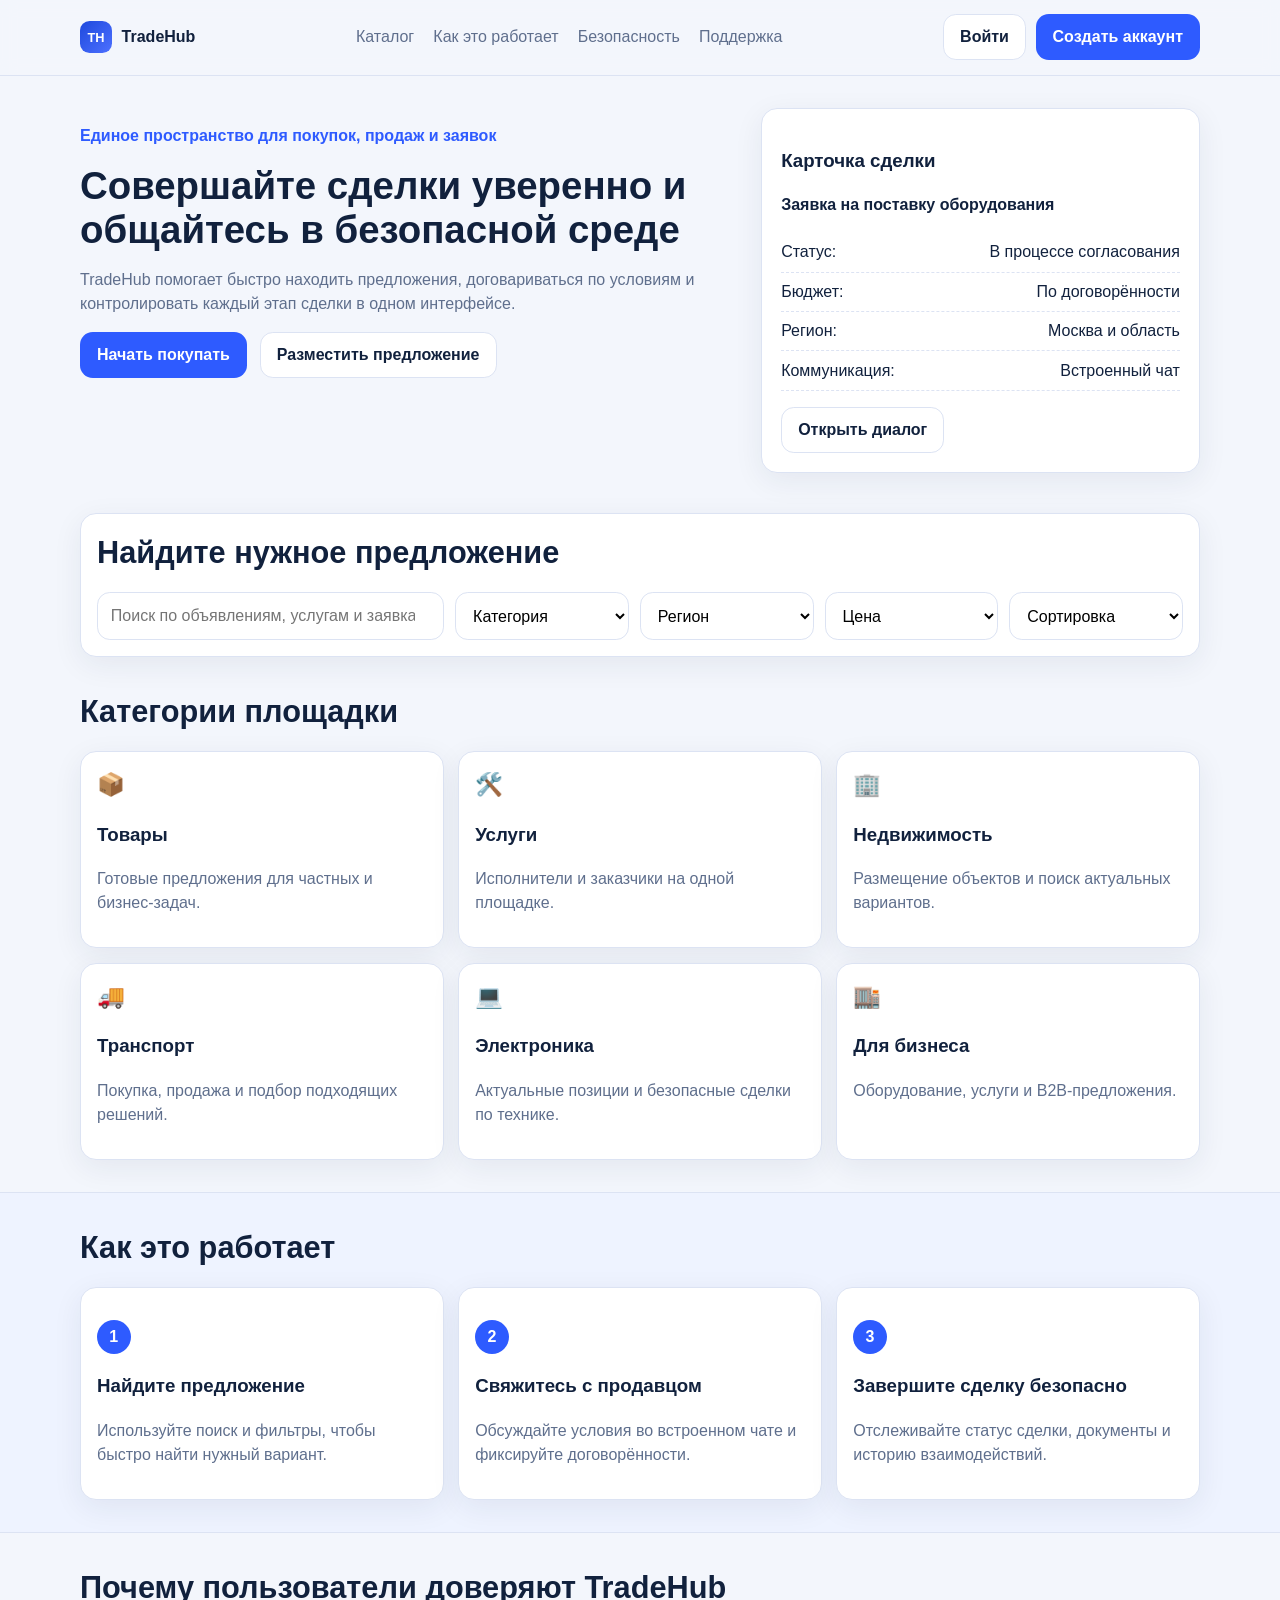
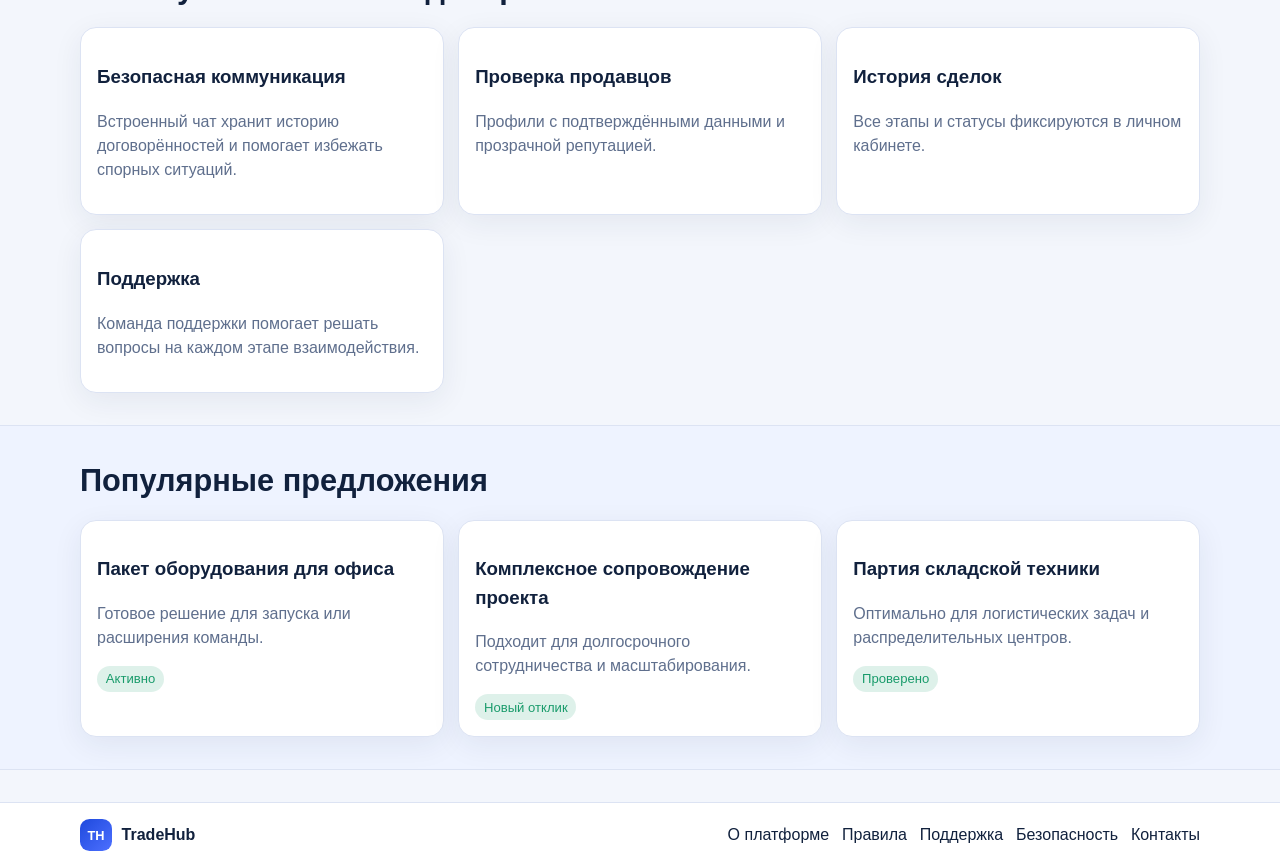
==== index.html @ 5559f47c "Create marketplace landing and logged-in dashboard UI" ====
<!doctype html>
<html lang="ru">
  <head>
    <meta charset="UTF-8" />
    <meta name="viewport" content="width=device-width, initial-scale=1.0" />
    <title>TradeHub — Безопасная торговая площадка</title>
    <link rel="stylesheet" href="styles.css" />
  </head>
  <body>
    <header class="site-header">
      <div class="container header-inner">
        <a class="logo" href="index.html" aria-label="TradeHub">
          <span class="logo-mark">TH</span>
          <span>TradeHub</span>
        </a>
        <nav class="main-nav" aria-label="Основная навигация">
          <a href="#catalog">Каталог</a>
          <a href="#how-it-works">Как это работает</a>
          <a href="#safety">Безопасность</a>
          <a href="#support">Поддержка</a>
        </nav>
        <div class="header-actions">
          <a class="btn btn-ghost" href="dashboard.html">Войти</a>
          <a class="btn btn-primary" href="dashboard.html">Создать аккаунт</a>
        </div>
      </div>
    </header>

    <main>
      <section class="hero container">
        <div class="hero-content">
          <p class="eyebrow">Единое пространство для покупок, продаж и заявок</p>
          <h1>Совершайте сделки уверенно и общайтесь в безопасной среде</h1>
          <p class="hero-subtitle">
            TradeHub помогает быстро находить предложения, договариваться по условиям и
            контролировать каждый этап сделки в одном интерфейсе.
          </p>
          <div class="hero-cta">
            <a class="btn btn-primary" href="dashboard.html">Начать покупать</a>
            <a class="btn btn-secondary" href="dashboard.html">Разместить предложение</a>
          </div>
        </div>
        <aside class="hero-card" aria-label="Превью сделки">
          <h3>Карточка сделки</h3>
          <p class="hero-card-title">Заявка на поставку оборудования</p>
          <ul>
            <li><span>Статус:</span> В процессе согласования</li>
            <li><span>Бюджет:</span> По договорённости</li>
            <li><span>Регион:</span> Москва и область</li>
            <li><span>Коммуникация:</span> Встроенный чат</li>
          </ul>
          <button class="btn btn-secondary" type="button">Открыть диалог</button>
        </aside>
      </section>

      <section class="search-section" id="catalog">
        <div class="container search-panel">
          <h2>Найдите нужное предложение</h2>
          <div class="search-grid">
            <label>
              <span class="visually-hidden">Поиск</span>
              <input type="search" placeholder="Поиск по объявлениям, услугам и заявкам" />
            </label>
            <select>
              <option>Категория</option>
              <option>Товары</option>
              <option>Услуги</option>
              <option>Для бизнеса</option>
            </select>
            <select>
              <option>Регион</option>
              <option>Москва</option>
              <option>Санкт-Петербург</option>
              <option>Другой регион</option>
            </select>
            <select>
              <option>Цена</option>
              <option>До 100 000 ₽</option>
              <option>100 000–500 000 ₽</option>
              <option>От 500 000 ₽</option>
            </select>
            <select>
              <option>Сортировка</option>
              <option>Сначала новые</option>
              <option>По цене</option>
              <option>По популярности</option>
            </select>
          </div>
        </div>
      </section>

      <section class="container section" id="categories">
        <h2>Категории площадки</h2>
        <div class="cards-grid categories-grid">
          <article class="card category-card"><span>📦</span><h3>Товары</h3><p>Готовые предложения для частных и бизнес-задач.</p></article>
          <article class="card category-card"><span>🛠️</span><h3>Услуги</h3><p>Исполнители и заказчики на одной площадке.</p></article>
          <article class="card category-card"><span>🏢</span><h3>Недвижимость</h3><p>Размещение объектов и поиск актуальных вариантов.</p></article>
          <article class="card category-card"><span>🚚</span><h3>Транспорт</h3><p>Покупка, продажа и подбор подходящих решений.</p></article>
          <article class="card category-card"><span>💻</span><h3>Электроника</h3><p>Актуальные позиции и безопасные сделки по технике.</p></article>
          <article class="card category-card"><span>🏬</span><h3>Для бизнеса</h3><p>Оборудование, услуги и B2B-предложения.</p></article>
        </div>
      </section>

      <section class="section section-alt" id="how-it-works">
        <div class="container">
          <h2>Как это работает</h2>
          <div class="cards-grid">
            <article class="card step-card"><p class="step-number">1</p><h3>Найдите предложение</h3><p>Используйте поиск и фильтры, чтобы быстро найти нужный вариант.</p></article>
            <article class="card step-card"><p class="step-number">2</p><h3>Свяжитесь с продавцом</h3><p>Обсуждайте условия во встроенном чате и фиксируйте договорённости.</p></article>
            <article class="card step-card"><p class="step-number">3</p><h3>Завершите сделку безопасно</h3><p>Отслеживайте статус сделки, документы и историю взаимодействий.</p></article>
          </div>
        </div>
      </section>

      <section class="container section" id="safety">
        <h2>Почему пользователи доверяют TradeHub</h2>
        <div class="cards-grid">
          <article class="card"><h3>Безопасная коммуникация</h3><p>Встроенный чат хранит историю договорённостей и помогает избежать спорных ситуаций.</p></article>
          <article class="card"><h3>Проверка продавцов</h3><p>Профили с подтверждёнными данными и прозрачной репутацией.</p></article>
          <article class="card"><h3>История сделок</h3><p>Все этапы и статусы фиксируются в личном кабинете.</p></article>
          <article class="card"><h3>Поддержка</h3><p>Команда поддержки помогает решать вопросы на каждом этапе взаимодействия.</p></article>
        </div>
      </section>

      <section class="section section-alt">
        <div class="container">
          <h2>Популярные предложения</h2>
          <div class="cards-grid offers-grid">
            <article class="card offer-card"><h3>Пакет оборудования для офиса</h3><p>Готовое решение для запуска или расширения команды.</p><span class="status">Активно</span></article>
            <article class="card offer-card"><h3>Комплексное сопровождение проекта</h3><p>Подходит для долгосрочного сотрудничества и масштабирования.</p><span class="status">Новый отклик</span></article>
            <article class="card offer-card"><h3>Партия складской техники</h3><p>Оптимально для логистических задач и распределительных центров.</p><span class="status">Проверено</span></article>
          </div>
        </div>
      </section>
    </main>

    <footer class="site-footer" id="support">
      <div class="container footer-grid">
        <a class="logo" href="index.html"><span class="logo-mark">TH</span><span>TradeHub</span></a>
        <a href="#">О платформе</a>
        <a href="#">Правила</a>
        <a href="#">Поддержка</a>
        <a href="#">Безопасность</a>
        <a href="#">Контакты</a>
      </div>
    </footer>
  </body>
</html>
---- styles.css ----
:root {
  --bg: #f3f6fc;
  --surface: #ffffff;
  --surface-alt: #eef3ff;
  --text: #11213d;
  --muted: #5f6f8d;
  --primary: #2e5bff;
  --primary-hover: #1f4ce5;
  --border: #dce3f3;
  --success: #199b6b;
  --warning: #d68c00;
  --info: #2e5bff;
}

* {
  box-sizing: border-box;
}

body {
  margin: 0;
  font-family: Inter, -apple-system, BlinkMacSystemFont, "Segoe UI", Roboto, sans-serif;
  color: var(--text);
  background: var(--bg);
  line-height: 1.5;
}

a {
  color: inherit;
  text-decoration: none;
}

.container {
  width: min(1120px, calc(100% - 2rem));
  margin: 0 auto;
}

.site-header {
  position: sticky;
  top: 0;
  z-index: 10;
  background: rgba(243, 246, 252, 0.92);
  backdrop-filter: blur(8px);
  border-bottom: 1px solid var(--border);
}

.header-inner,
.logged-header-inner {
  display: flex;
  align-items: center;
  justify-content: space-between;
  gap: 1rem;
  padding: 0.9rem 0;
}

.main-nav {
  display: flex;
  gap: 1.2rem;
  flex-wrap: wrap;
}

.main-nav a {
  font-weight: 500;
  color: var(--muted);
}

.main-nav a:hover,
.main-nav a:focus-visible {
  color: var(--primary);
}

.logo {
  display: inline-flex;
  align-items: center;
  gap: 0.6rem;
  font-weight: 700;
}

.logo-mark {
  display: grid;
  place-items: center;
  width: 2rem;
  height: 2rem;
  border-radius: 0.6rem;
  color: #fff;
  background: linear-gradient(135deg, #1e49dd, #4d70ff);
  font-size: 0.8rem;
}

.header-actions {
  display: flex;
  align-items: center;
  gap: 0.6rem;
}

.btn,
.icon-btn,
.profile-btn,
input,
select {
  border-radius: 0.8rem;
  border: 1px solid transparent;
  font: inherit;
}

.btn {
  display: inline-flex;
  align-items: center;
  justify-content: center;
  padding: 0.62rem 1rem;
  cursor: pointer;
  transition: 0.2s ease;
  font-weight: 600;
}

.btn-primary {
  color: #fff;
  background: var(--primary);
}

.btn-primary:hover,
.btn-primary:focus-visible {
  background: var(--primary-hover);
}

.btn-secondary,
.btn-ghost {
  background: var(--surface);
  border-color: var(--border);
  color: var(--text);
}

.btn-secondary:hover,
.btn-secondary:focus-visible,
.btn-ghost:hover,
.btn-ghost:focus-visible {
  border-color: #b6c6f1;
  box-shadow: 0 4px 12px rgba(46, 91, 255, 0.12);
}

.hero {
  display: grid;
  grid-template-columns: 1.2fr 0.8fr;
  gap: 1.4rem;
  padding: 2rem 0;
}

.eyebrow {
  color: var(--primary);
  font-weight: 600;
}

h1 {
  font-size: clamp(1.8rem, 3vw, 2.8rem);
  line-height: 1.15;
  margin: 0.6rem 0;
}

h2 {
  margin: 0 0 1rem;
  font-size: clamp(1.4rem, 2.4vw, 2rem);
}

.hero-subtitle,
p {
  color: var(--muted);
}

.hero-cta {
  display: flex;
  flex-wrap: wrap;
  gap: 0.8rem;
  margin-top: 1rem;
}

.hero-card,
.card,
.panel,
.search-panel {
  background: var(--surface);
  border: 1px solid var(--border);
  border-radius: 1rem;
  box-shadow: 0 8px 30px rgba(23, 38, 77, 0.07);
}

.hero-card {
  padding: 1.2rem;
}

.hero-card-title {
  color: var(--text);
  font-weight: 600;
}

.hero-card ul {
  list-style: none;
  padding: 0;
  margin: 0 0 1rem;
}

.hero-card li {
  display: flex;
  justify-content: space-between;
  border-bottom: 1px dashed var(--border);
  padding: 0.45rem 0;
  gap: 1rem;
}

.search-section {
  padding: 0.5rem 0 0;
}

.search-panel {
  padding: 1rem;
}

.search-grid {
  display: grid;
  grid-template-columns: 2fr repeat(4, 1fr);
  gap: 0.7rem;
}

input,
select {
  width: 100%;
  border-color: var(--border);
  background: #fff;
  padding: 0.7rem 0.8rem;
}

input:focus-visible,
select:focus-visible,
.btn:focus-visible,
.icon-btn:focus-visible,
.profile-btn:focus-visible {
  outline: 2px solid #91a9ff;
  outline-offset: 1px;
}

.section {
  padding: 2rem 0;
}

.section-alt {
  background: var(--surface-alt);
  border-top: 1px solid var(--border);
  border-bottom: 1px solid var(--border);
}

.cards-grid {
  display: grid;
  grid-template-columns: repeat(3, minmax(0, 1fr));
  gap: 0.9rem;
}

.card {
  padding: 1rem;
}

.category-card span {
  font-size: 1.4rem;
}

.step-number {
  width: 2.1rem;
  height: 2.1rem;
  display: grid;
  place-items: center;
  border-radius: 999px;
  color: #fff;
  background: var(--primary);
  font-weight: 700;
}

.status,
.badge {
  display: inline-flex;
  align-items: center;
  border-radius: 999px;
  font-size: 0.82rem;
  padding: 0.2rem 0.55rem;
  width: fit-content;
}

.status,
.badge.active {
  background: rgba(25, 155, 107, 0.14);
  color: var(--success);
}

.badge.review {
  background: rgba(214, 140, 0, 0.14);
  color: var(--warning);
}

.badge.draft,
.badge.done {
  background: rgba(46, 91, 255, 0.14);
  color: var(--info);
}

.site-footer {
  margin-top: 2rem;
  padding: 1rem 0;
  border-top: 1px solid var(--border);
  background: var(--surface);
}

.footer-grid {
  display: grid;
  gap: 0.8rem;
  grid-template-columns: 1.4fr repeat(5, auto);
  align-items: center;
}

.logged-header .header-search {
  flex: 1;
}

.icon-btn,
.profile-btn {
  height: 2.5rem;
  min-width: 2.5rem;
  border: 1px solid var(--border);
  background: #fff;
  cursor: pointer;
}

.profile-btn {
  font-weight: 700;
}

.dashboard-main {
  padding: 1.4rem 0 2rem;
  display: grid;
  gap: 1rem;
}

.panel {
  padding: 1rem;
}

.panel-header {
  display: flex;
  align-items: center;
  justify-content: space-between;
  gap: 0.8rem;
}

.panel-header a {
  color: var(--primary);
  font-weight: 600;
}

.quick-grid,
.stats-grid,
.empty-grid {
  grid-template-columns: repeat(4, minmax(0, 1fr));
}

.empty-grid {
  grid-template-columns: repeat(3, minmax(0, 1fr));
}

.quick-card {
  font-weight: 600;
  border: 1px dashed #bfd0fa;
}

.offer-row,
.deal-row {
  display: flex;
  align-items: center;
  justify-content: space-between;
  gap: 0.9rem;
}

.visually-hidden {
  position: absolute;
  width: 1px;
  height: 1px;
  padding: 0;
  margin: -1px;
  overflow: hidden;
  clip: rect(0, 0, 0, 0);
  border: 0;
}

@media (max-width: 980px) {
  .hero,
  .search-grid,
  .cards-grid,
  .quick-grid,
  .stats-grid,
  .empty-grid,
  .footer-grid {
    grid-template-columns: 1fr 1fr;
  }

  .search-grid label,
  .search-grid label input {
    grid-column: 1 / -1;
  }

  .main-nav {
    display: none;
  }

  .logged-header-inner {
    flex-wrap: wrap;
  }

  .logged-header .header-search {
    order: 3;
    width: 100%;
    flex: 1 0 100%;
  }
}

@media (max-width: 640px) {
  .container {
    width: min(1120px, calc(100% - 1rem));
  }

  .header-inner,
  .logged-header-inner {
    flex-wrap: wrap;
  }

  .header-actions {
    width: 100%;
    justify-content: flex-start;
    flex-wrap: wrap;
  }

  .hero,
  .search-grid,
  .cards-grid,
  .quick-grid,
  .stats-grid,
  .empty-grid,
  .footer-grid {
    grid-template-columns: 1fr;
  }

  .btn {
    width: 100%;
  }

  .hero-cta .btn {
    width: auto;
    flex: 1;
  }
}
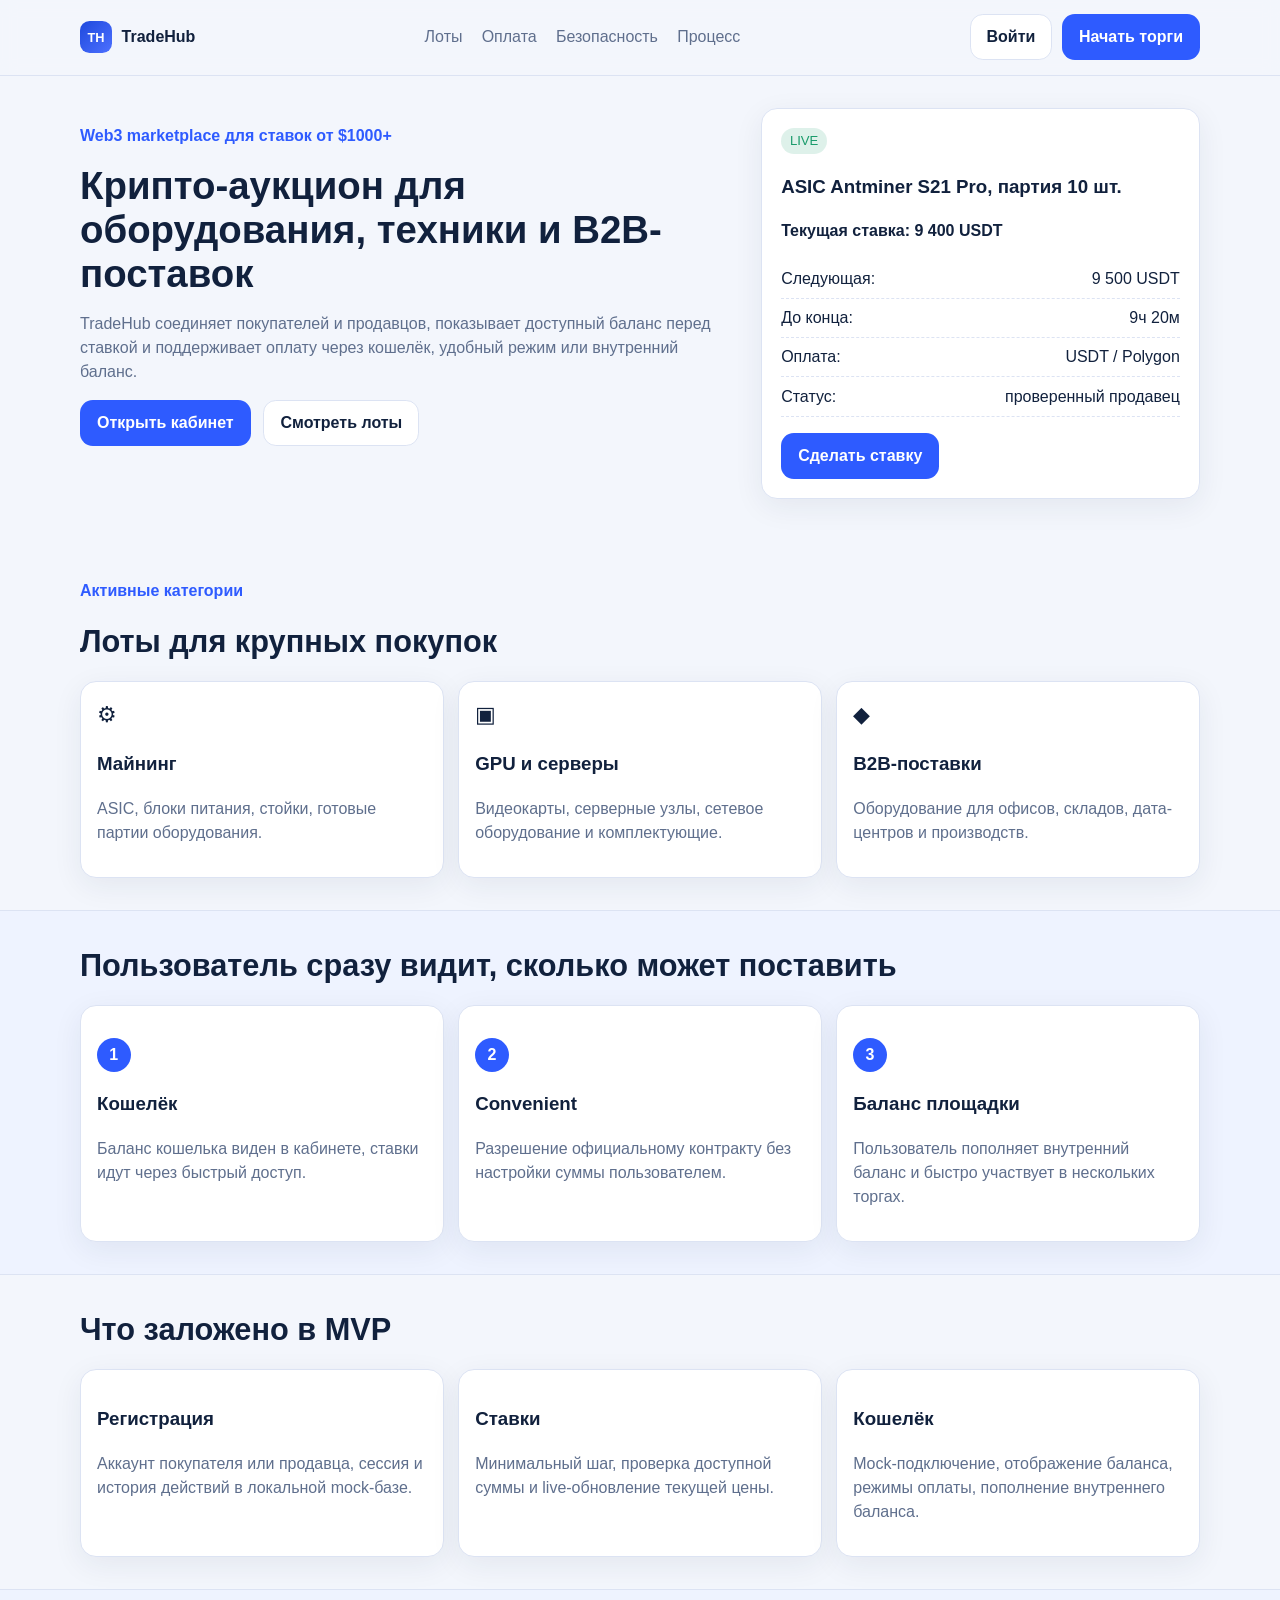
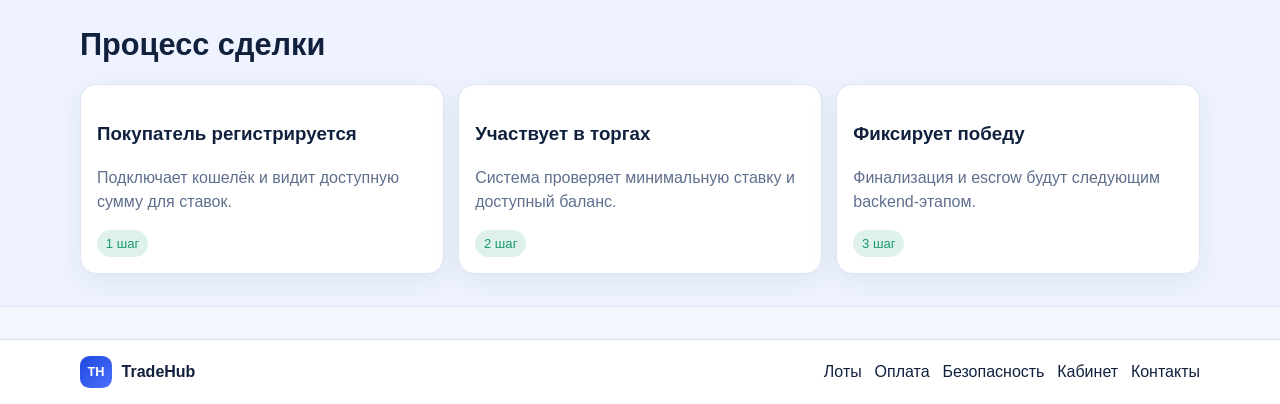
==== commit 77d54791: "Build crypto auction MVP" ====
--- a/index.html
+++ b/index.html
@@ -3,7 +3,7 @@
   <head>
     <meta charset="UTF-8" />
     <meta name="viewport" content="width=device-width, initial-scale=1.0" />
-    <title>TradeHub — Безопасная торговая площадка</title>
+    <title>TradeHub — крипто-аукцион для крупных сделок</title>
     <link rel="stylesheet" href="styles.css" />
   </head>
   <body>
@@ -14,121 +14,98 @@
           <span>TradeHub</span>
         </a>
         <nav class="main-nav" aria-label="Основная навигация">
-          <a href="#catalog">Каталог</a>
-          <a href="#how-it-works">Как это работает</a>
+          <a href="#lots">Лоты</a>
+          <a href="#payments">Оплата</a>
           <a href="#safety">Безопасность</a>
-          <a href="#support">Поддержка</a>
+          <a href="#workflow">Процесс</a>
         </nav>
         <div class="header-actions">
           <a class="btn btn-ghost" href="dashboard.html">Войти</a>
-          <a class="btn btn-primary" href="dashboard.html">Создать аккаунт</a>
+          <a class="btn btn-primary" href="dashboard.html">Начать торги</a>
         </div>
       </div>
     </header>
 
     <main>
-      <section class="hero container">
+      <section class="hero container landing-hero reveal">
         <div class="hero-content">
-          <p class="eyebrow">Единое пространство для покупок, продаж и заявок</p>
-          <h1>Совершайте сделки уверенно и общайтесь в безопасной среде</h1>
+          <p class="eyebrow">Web3 marketplace для ставок от $1000+</p>
+          <h1>Крипто-аукцион для оборудования, техники и B2B-поставок</h1>
           <p class="hero-subtitle">
-            TradeHub помогает быстро находить предложения, договариваться по условиям и
-            контролировать каждый этап сделки в одном интерфейсе.
+            TradeHub соединяет покупателей и продавцов, показывает доступный баланс перед ставкой и поддерживает оплату через кошелёк, удобный режим или внутренний баланс.
           </p>
           <div class="hero-cta">
-            <a class="btn btn-primary" href="dashboard.html">Начать покупать</a>
-            <a class="btn btn-secondary" href="dashboard.html">Разместить предложение</a>
+            <a class="btn btn-primary" href="dashboard.html">Открыть кабинет</a>
+            <a class="btn btn-secondary" href="#lots">Смотреть лоты</a>
           </div>
         </div>
-        <aside class="hero-card" aria-label="Превью сделки">
-          <h3>Карточка сделки</h3>
-          <p class="hero-card-title">Заявка на поставку оборудования</p>
+        <aside class="hero-card live-bid-card" aria-label="Пример live-аукциона">
+          <span class="badge active">LIVE</span>
+          <h3>ASIC Antminer S21 Pro, партия 10 шт.</h3>
+          <p class="hero-card-title">Текущая ставка: 9 400 USDT</p>
           <ul>
-            <li><span>Статус:</span> В процессе согласования</li>
-            <li><span>Бюджет:</span> По договорённости</li>
-            <li><span>Регион:</span> Москва и область</li>
-            <li><span>Коммуникация:</span> Встроенный чат</li>
+            <li><span>Следующая:</span> 9 500 USDT</li>
+            <li><span>До конца:</span> 9ч 20м</li>
+            <li><span>Оплата:</span> USDT / Polygon</li>
+            <li><span>Статус:</span> проверенный продавец</li>
           </ul>
-          <button class="btn btn-secondary" type="button">Открыть диалог</button>
+          <a class="btn btn-primary" href="dashboard.html">Сделать ставку</a>
         </aside>
       </section>
 
-      <section class="search-section" id="catalog">
-        <div class="container search-panel">
-          <h2>Найдите нужное предложение</h2>
-          <div class="search-grid">
-            <label>
-              <span class="visually-hidden">Поиск</span>
-              <input type="search" placeholder="Поиск по объявлениям, услугам и заявкам" />
-            </label>
-            <select>
-              <option>Категория</option>
-              <option>Товары</option>
-              <option>Услуги</option>
-              <option>Для бизнеса</option>
-            </select>
-            <select>
-              <option>Регион</option>
-              <option>Москва</option>
-              <option>Санкт-Петербург</option>
-              <option>Другой регион</option>
-            </select>
-            <select>
-              <option>Цена</option>
-              <option>До 100 000 ₽</option>
-              <option>100 000–500 000 ₽</option>
-              <option>От 500 000 ₽</option>
-            </select>
-            <select>
-              <option>Сортировка</option>
-              <option>Сначала новые</option>
-              <option>По цене</option>
-              <option>По популярности</option>
-            </select>
+      <section class="container section" id="lots">
+        <div class="panel-header">
+          <div>
+            <p class="eyebrow">Активные категории</p>
+            <h2>Лоты для крупных покупок</h2>
           </div>
+        </div>
+        <div class="cards-grid categories-grid">
+          <article class="card category-card"><span>⚙</span><h3>Майнинг</h3><p>ASIC, блоки питания, стойки, готовые партии оборудования.</p></article>
+          <article class="card category-card"><span>▣</span><h3>GPU и серверы</h3><p>Видеокарты, серверные узлы, сетевое оборудование и комплектующие.</p></article>
+          <article class="card category-card"><span>◆</span><h3>B2B-поставки</h3><p>Оборудование для офисов, складов, дата-центров и производств.</p></article>
         </div>
       </section>
 
-      <section class="container section" id="categories">
-        <h2>Категории площадки</h2>
-        <div class="cards-grid categories-grid">
-          <article class="card category-card"><span>📦</span><h3>Товары</h3><p>Готовые предложения для частных и бизнес-задач.</p></article>
-          <article class="card category-card"><span>🛠️</span><h3>Услуги</h3><p>Исполнители и заказчики на одной площадке.</p></article>
-          <article class="card category-card"><span>🏢</span><h3>Недвижимость</h3><p>Размещение объектов и поиск актуальных вариантов.</p></article>
-          <article class="card category-card"><span>🚚</span><h3>Транспорт</h3><p>Покупка, продажа и подбор подходящих решений.</p></article>
-          <article class="card category-card"><span>💻</span><h3>Электроника</h3><p>Актуальные позиции и безопасные сделки по технике.</p></article>
-          <article class="card category-card"><span>🏬</span><h3>Для бизнеса</h3><p>Оборудование, услуги и B2B-предложения.</p></article>
-        </div>
-      </section>
-
-      <section class="section section-alt" id="how-it-works">
+      <section class="section section-alt" id="payments">
         <div class="container">
-          <h2>Как это работает</h2>
+          <h2>Пользователь сразу видит, сколько может поставить</h2>
           <div class="cards-grid">
-            <article class="card step-card"><p class="step-number">1</p><h3>Найдите предложение</h3><p>Используйте поиск и фильтры, чтобы быстро найти нужный вариант.</p></article>
-            <article class="card step-card"><p class="step-number">2</p><h3>Свяжитесь с продавцом</h3><p>Обсуждайте условия во встроенном чате и фиксируйте договорённости.</p></article>
-            <article class="card step-card"><p class="step-number">3</p><h3>Завершите сделку безопасно</h3><p>Отслеживайте статус сделки, документы и историю взаимодействий.</p></article>
+            <article class="card step-card">
+              <p class="step-number">1</p>
+              <h3>Кошелёк</h3>
+              <p>Баланс кошелька виден в кабинете, ставки идут через быстрый доступ.</p>
+            </article>
+            <article class="card step-card">
+              <p class="step-number">2</p>
+              <h3>Convenient</h3>
+              <p>Разрешение официальному контракту без настройки суммы пользователем.</p>
+            </article>
+            <article class="card step-card">
+              <p class="step-number">3</p>
+              <h3>Баланс площадки</h3>
+              <p>Пользователь пополняет внутренний баланс и быстро участвует в нескольких торгах.</p>
+            </article>
           </div>
         </div>
       </section>
 
       <section class="container section" id="safety">
-        <h2>Почему пользователи доверяют TradeHub</h2>
+        <h2>Что заложено в MVP</h2>
         <div class="cards-grid">
-          <article class="card"><h3>Безопасная коммуникация</h3><p>Встроенный чат хранит историю договорённостей и помогает избежать спорных ситуаций.</p></article>
-          <article class="card"><h3>Проверка продавцов</h3><p>Профили с подтверждёнными данными и прозрачной репутацией.</p></article>
-          <article class="card"><h3>История сделок</h3><p>Все этапы и статусы фиксируются в личном кабинете.</p></article>
-          <article class="card"><h3>Поддержка</h3><p>Команда поддержки помогает решать вопросы на каждом этапе взаимодействия.</p></article>
+          <article class="card"><h3>Регистрация</h3><p>Аккаунт покупателя или продавца, сессия и история действий в локальной mock-базе.</p></article>
+          <article class="card"><h3>Ставки</h3><p>Минимальный шаг, проверка доступной суммы и live-обновление текущей цены.</p></article>
+          <article class="card"><h3>Кошелёк</h3><p>Mock-подключение, отображение баланса, режимы оплаты, пополнение внутреннего баланса.</p></article>
         </div>
       </section>
 
-      <section class="section section-alt">
+      <section class="section section-alt" id="workflow">
         <div class="container">
-          <h2>Популярные предложения</h2>
-          <div class="cards-grid offers-grid">
-            <article class="card offer-card"><h3>Пакет оборудования для офиса</h3><p>Готовое решение для запуска или расширения команды.</p><span class="status">Активно</span></article>
-            <article class="card offer-card"><h3>Комплексное сопровождение проекта</h3><p>Подходит для долгосрочного сотрудничества и масштабирования.</p><span class="status">Новый отклик</span></article>
-            <article class="card offer-card"><h3>Партия складской техники</h3><p>Оптимально для логистических задач и распределительных центров.</p><span class="status">Проверено</span></article>
+          <h2>Процесс сделки</h2>
+          <div class="cards-grid">
+            <article class="card offer-card"><h3>Покупатель регистрируется</h3><p>Подключает кошелёк и видит доступную сумму для ставок.</p><span class="status">1 шаг</span></article>
+            <article class="card offer-card"><h3>Участвует в торгах</h3><p>Система проверяет минимальную ставку и доступный баланс.</p><span class="status">2 шаг</span></article>
+            <article class="card offer-card"><h3>Фиксирует победу</h3><p>Финализация и escrow будут следующим backend-этапом.</p><span class="status">3 шаг</span></article>
           </div>
         </div>
       </section>
@@ -137,10 +114,10 @@
     <footer class="site-footer" id="support">
       <div class="container footer-grid">
         <a class="logo" href="index.html"><span class="logo-mark">TH</span><span>TradeHub</span></a>
-        <a href="#">О платформе</a>
-        <a href="#">Правила</a>
-        <a href="#">Поддержка</a>
-        <a href="#">Безопасность</a>
+        <a href="#lots">Лоты</a>
+        <a href="#payments">Оплата</a>
+        <a href="#safety">Безопасность</a>
+        <a href="dashboard.html">Кабинет</a>
         <a href="#">Контакты</a>
       </div>
     </footer>
--- a/styles.css
+++ b/styles.css
@@ -451,3 +451,425 @@
     flex: 1;
   }
 }
+
+.wallet-panel {
+  display: grid;
+  gap: 1rem;
+}
+
+.wallet-grid {
+  display: grid;
+  grid-template-columns: repeat(2, minmax(0, 1fr));
+  gap: 0.9rem;
+}
+
+.wallet-card h3 {
+  margin-top: 0;
+}
+
+.wallet-card dl {
+  margin: 0;
+  display: grid;
+  gap: 0.5rem;
+}
+
+.wallet-card dl div {
+  display: flex;
+  justify-content: space-between;
+  gap: 1rem;
+  border-bottom: 1px dashed var(--border);
+  padding-bottom: 0.35rem;
+}
+
+.wallet-card dt {
+  color: var(--muted);
+}
+
+.wallet-card dd {
+  margin: 0;
+  text-align: right;
+  font-weight: 600;
+  color: var(--text);
+}
+
+.wallet-mode {
+  margin: 0.3rem 0;
+  font-size: 1.4rem;
+  color: var(--text);
+  font-weight: 700;
+}
+
+.wallet-actions-inline {
+  display: flex;
+  gap: 0.7rem;
+  flex-wrap: wrap;
+  margin-top: 0.8rem;
+}
+
+.history-list {
+  margin: 0;
+  padding-left: 1rem;
+  color: var(--muted);
+  display: grid;
+  gap: 0.5rem;
+}
+
+.web3-onboarding {
+  position: fixed;
+  inset: 0;
+  z-index: 50;
+  background: rgba(10, 19, 38, 0.75);
+  padding: 1rem;
+  overflow: auto;
+}
+
+.web3-onboarding-content {
+  width: min(980px, 100%);
+  margin: 1rem auto;
+  background: var(--surface);
+  border-radius: 1rem;
+  border: 1px solid var(--border);
+  padding: 1.2rem;
+}
+
+.onboarding-hint {
+  margin-top: 0;
+  color: var(--text);
+  font-weight: 600;
+}
+
+.mode-cards {
+  display: grid;
+  grid-template-columns: repeat(2, minmax(0, 1fr));
+  gap: 0.9rem;
+}
+
+.mode-card {
+  cursor: pointer;
+}
+
+.mode-card input {
+  width: auto;
+  margin-bottom: 0.5rem;
+}
+
+.mode-card:has(input:checked) {
+  border-color: var(--primary);
+  box-shadow: 0 0 0 2px rgba(46, 91, 255, 0.2);
+}
+
+.mode-form {
+  margin-top: 1rem;
+  padding-top: 0.8rem;
+  border-top: 1px solid var(--border);
+}
+
+.mode-form-grid {
+  display: grid;
+  grid-template-columns: repeat(2, minmax(0, 1fr));
+  gap: 0.7rem;
+}
+
+.mode-form-grid label,
+.mode-form-grid fieldset {
+  border: 1px solid var(--border);
+  border-radius: 0.8rem;
+  padding: 0.65rem;
+  background: #fdfdff;
+}
+
+.mode-form-grid span,
+.mode-form-grid legend {
+  font-weight: 600;
+  color: var(--text);
+}
+
+.mode-form-grid fieldset {
+  grid-column: 1 / -1;
+  display: flex;
+  gap: 0.9rem;
+  flex-wrap: wrap;
+}
+
+.security-copy {
+  margin: 0.8rem 0 0;
+  color: var(--text);
+  font-weight: 600;
+}
+
+.onboarding-actions {
+  margin-top: 1rem;
+}
+
+.toast {
+  position: fixed;
+  right: 1rem;
+  bottom: 1rem;
+  z-index: 60;
+  background: #182747;
+  color: #fff;
+  padding: 0.8rem 1rem;
+  border-radius: 0.8rem;
+  box-shadow: 0 8px 24px rgba(0, 0, 0, 0.25);
+}
+
+.hidden {
+  display: none !important;
+}
+
+.reveal {
+  animation: reveal-up 0.45s ease both;
+}
+
+@keyframes reveal-up {
+  from {
+    opacity: 0;
+    transform: translateY(14px);
+  }
+  to {
+    opacity: 1;
+    transform: translateY(0);
+  }
+}
+
+.app-hero {
+  min-height: 260px;
+  display: grid;
+  grid-template-columns: 1.25fr 0.75fr;
+  align-items: center;
+  gap: 1rem;
+  overflow: hidden;
+  position: relative;
+  background:
+    linear-gradient(120deg, rgba(255, 255, 255, 0.96), rgba(238, 243, 255, 0.92)),
+    url("https://images.unsplash.com/photo-1640340434855-6084b1f4901c?auto=format&fit=crop&w=1600&q=80");
+  background-size: cover;
+  background-position: center;
+}
+
+.app-hero h1 {
+  max-width: 820px;
+}
+
+.hero-metrics {
+  display: grid;
+  gap: 0.75rem;
+}
+
+.hero-metrics article {
+  padding: 1rem;
+  background: rgba(255, 255, 255, 0.86);
+  border: 1px solid var(--border);
+  border-radius: 0.85rem;
+  backdrop-filter: blur(8px);
+}
+
+.hero-metrics span {
+  display: block;
+  font-size: 1.6rem;
+  font-weight: 800;
+  color: var(--text);
+}
+
+.hero-metrics small,
+.auction-meta,
+.wallet-card small {
+  color: var(--muted);
+}
+
+.auth-panel {
+  display: grid;
+  gap: 1rem;
+}
+
+.auth-form {
+  display: grid;
+  grid-template-columns: repeat(3, minmax(0, 1fr)) auto;
+  gap: 0.75rem;
+  align-items: end;
+}
+
+.auth-form label,
+.mode-form-grid label {
+  display: grid;
+  gap: 0.35rem;
+}
+
+.auth-form span {
+  font-weight: 700;
+  color: var(--text);
+}
+
+.segmented {
+  display: inline-flex;
+  padding: 0.25rem;
+  background: var(--surface-alt);
+  border: 1px solid var(--border);
+  border-radius: 0.8rem;
+  gap: 0.25rem;
+}
+
+.segmented button {
+  border: 0;
+  border-radius: 0.6rem;
+  padding: 0.5rem 0.8rem;
+  color: var(--muted);
+  background: transparent;
+  cursor: pointer;
+  font: inherit;
+  font-weight: 700;
+}
+
+.segmented button.active {
+  color: var(--text);
+  background: #fff;
+  box-shadow: 0 4px 12px rgba(23, 38, 77, 0.08);
+}
+
+.highlight-card {
+  background: linear-gradient(135deg, #102044, #2e5bff);
+  color: #fff;
+}
+
+.highlight-card h3,
+.highlight-card .wallet-mode,
+.highlight-card p {
+  color: #fff;
+}
+
+.filter-row {
+  width: min(220px, 100%);
+}
+
+.auction-grid {
+  display: grid;
+  grid-template-columns: repeat(3, minmax(0, 1fr));
+  gap: 1rem;
+}
+
+.auction-card {
+  padding: 0;
+  overflow: hidden;
+  transition: transform 0.2s ease, box-shadow 0.2s ease, border-color 0.2s ease;
+}
+
+.auction-card:hover {
+  transform: translateY(-3px);
+  border-color: #b6c6f1;
+  box-shadow: 0 14px 34px rgba(23, 38, 77, 0.12);
+}
+
+.auction-card img {
+  width: 100%;
+  aspect-ratio: 16 / 9;
+  object-fit: cover;
+  display: block;
+}
+
+.auction-body {
+  padding: 1rem;
+  display: grid;
+  gap: 0.75rem;
+}
+
+.auction-body h3,
+.auction-body p {
+  margin: 0;
+}
+
+.auction-body dl {
+  display: grid;
+  gap: 0.45rem;
+  margin: 0;
+}
+
+.auction-body dl div {
+  display: flex;
+  justify-content: space-between;
+  gap: 0.75rem;
+  padding-bottom: 0.35rem;
+  border-bottom: 1px dashed var(--border);
+}
+
+.auction-body dt {
+  color: var(--muted);
+}
+
+.auction-body dd {
+  margin: 0;
+  text-align: right;
+  font-weight: 800;
+}
+
+.auction-meta {
+  display: flex;
+  justify-content: space-between;
+  align-items: center;
+  gap: 0.75rem;
+}
+
+.bid-form {
+  display: grid;
+  grid-template-columns: 1fr auto;
+  gap: 0.55rem;
+  align-items: center;
+}
+
+.activity-layout {
+  display: grid;
+  grid-template-columns: 1fr 1fr;
+  gap: 1rem;
+}
+
+.compact-modal {
+  width: min(760px, 100%);
+}
+
+.visible-form {
+  display: block;
+}
+
+textarea {
+  width: 100%;
+  min-height: 120px;
+  resize: vertical;
+  border: 1px solid var(--border);
+  border-radius: 0.8rem;
+  padding: 0.7rem 0.8rem;
+  font: inherit;
+}
+
+.wide-field {
+  grid-column: 1 / -1;
+}
+
+@media (max-width: 980px) {
+  .wallet-grid,
+  .mode-cards,
+  .mode-form-grid,
+  .app-hero,
+  .auction-grid,
+  .activity-layout {
+    grid-template-columns: 1fr;
+  }
+
+  .auth-form {
+    grid-template-columns: 1fr 1fr;
+  }
+}
+
+@media (max-width: 640px) {
+  .auth-form,
+  .bid-form {
+    grid-template-columns: 1fr;
+  }
+
+  .panel-header {
+    align-items: flex-start;
+    flex-direction: column;
+  }
+
+  .filter-row {
+    width: 100%;
+  }
+}
